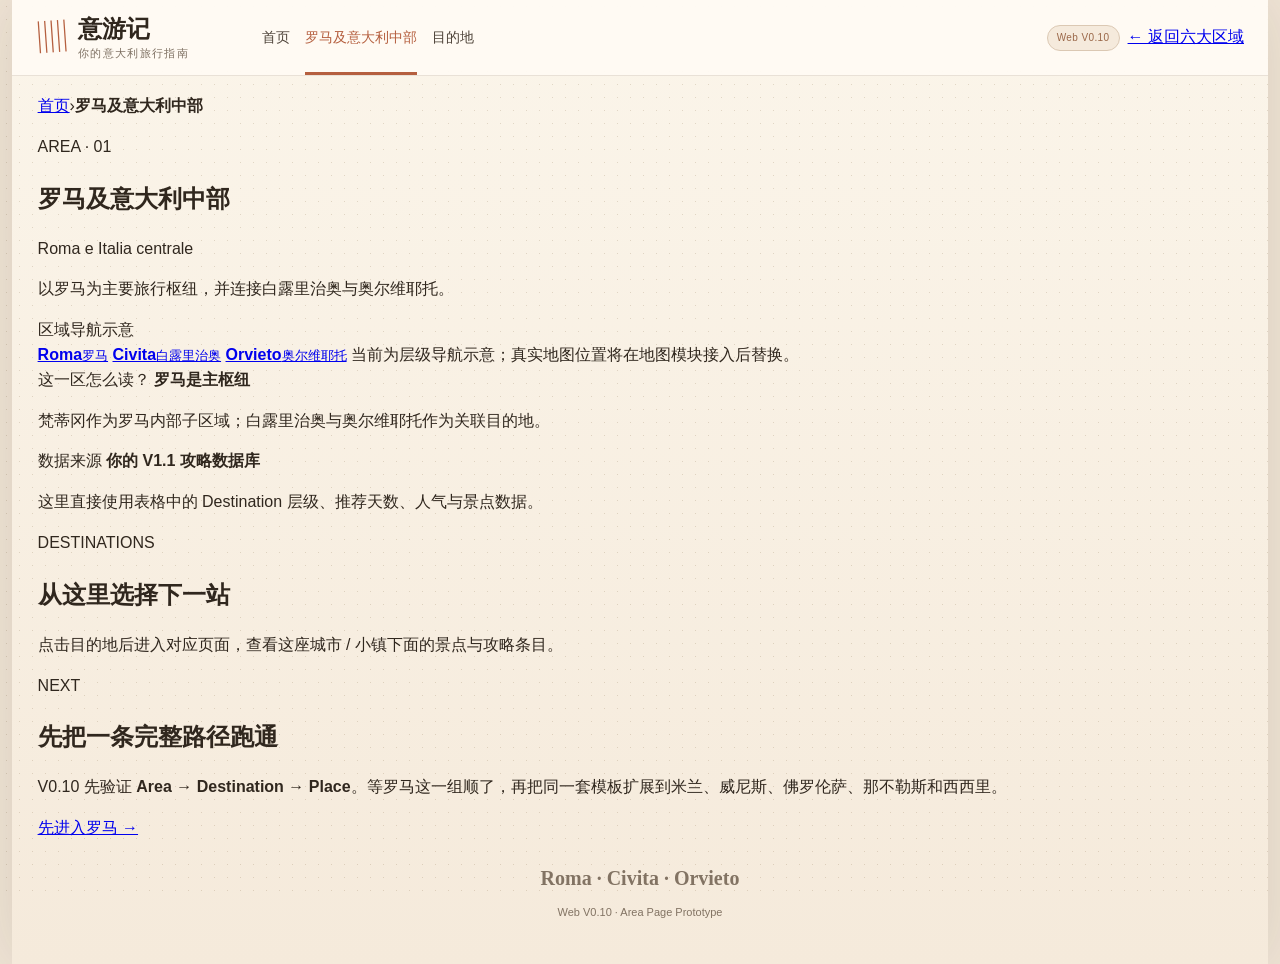
==== area.html @ e0a648d7 "feat: add Rome and Central Italy area page" ====
<!doctype html>
<html lang="zh-CN">
<head>
  <meta charset="utf-8" />
  <meta name="viewport" content="width=device-width, initial-scale=1" />
  <meta name="description" content="意游记区域攻略：罗马及意大利中部" />
  <meta name="app-version" content="Web V0.10" />
  <title>罗马及意大利中部｜意游记</title>
  <link rel="stylesheet" href="styles.css?v=0.10" />
  <link rel="stylesheet" href="subpages.css?v=0.10" />
</head>
<body>
  <div class="site-shell subpage-shell">
    <header class="topbar subpage-topbar">
      <a class="brand" href="index.html" aria-label="返回首页">
        <span class="brand-mark" aria-hidden="true">▥</span>
        <span><strong>意游记</strong><small>你的意大利旅行指南</small></span>
      </a>
      <nav class="main-nav subpage-nav" aria-label="子页面导航">
        <a href="index.html">首页</a>
        <a class="active" href="area.html?id=A01">罗马及意大利中部</a>
        <a href="#destinations">目的地</a>
      </nav>
      <div class="top-actions">
        <span class="version-badge">Web V0.10</span>
        <a class="soft-link" href="index.html#areas">← 返回六大区域</a>
      </div>
    </header>

    <main class="subpage-main">
      <div class="breadcrumb" aria-label="面包屑">
        <a href="index.html">首页</a><span>›</span><strong id="breadcrumb-area">罗马及意大利中部</strong>
      </div>

      <section class="area-hero paper-surface">
        <div class="area-hero-copy">
          <p class="subpage-eyebrow">AREA · 01</p>
          <h1 id="area-title">罗马及意大利中部</h1>
          <p id="area-title-it" class="original-name">Roma e Italia centrale</p>
          <p id="area-description" class="lead-copy">以罗马为主要旅行枢纽，并连接白露里治奥与奥尔维耶托。</p>
          <div class="area-stats" id="area-stats"></div>
        </div>
        <div class="area-sketch" aria-label="罗马及意大利中部区域示意">
          <div class="sketch-paper">
            <span class="sketch-label">区域导航示意</span>
            <div class="sketch-route"></div>
            <a class="sketch-pin pin-rome" href="destination.html?id=D001"><b>Roma</b><small>罗马</small></a>
            <a class="sketch-pin pin-civita" href="destination.html?id=D003"><b>Civita</b><small>白露里治奥</small></a>
            <a class="sketch-pin pin-orvieto" href="destination.html?id=D004"><b>Orvieto</b><small>奥尔维耶托</small></a>
            <span class="sketch-note">当前为层级导航示意；真实地图位置将在地图模块接入后替换。</span>
          </div>
        </div>
      </section>

      <section class="area-note-row">
        <div class="mini-note rust-note">
          <span>这一区怎么读？</span>
          <strong>罗马是主枢纽</strong>
          <p>梵蒂冈作为罗马内部子区域；白露里治奥与奥尔维耶托作为关联目的地。</p>
        </div>
        <div class="mini-note cream-note">
          <span>数据来源</span>
          <strong>你的 V1.1 攻略数据库</strong>
          <p>这里直接使用表格中的 Destination 层级、推荐天数、人气与景点数据。</p>
        </div>
      </section>

      <section id="destinations" class="destination-section">
        <div class="subpage-section-heading">
          <div>
            <p class="subpage-eyebrow">DESTINATIONS</p>
            <h2>从这里选择下一站</h2>
            <p>点击目的地后进入对应页面，查看这座城市 / 小镇下面的景点与攻略条目。</p>
          </div>
        </div>
        <div id="destination-grid" class="destination-grid"></div>
      </section>

      <section class="area-next paper-surface">
        <div>
          <p class="subpage-eyebrow">NEXT</p>
          <h2>先把一条完整路径跑通</h2>
          <p>V0.10 先验证 <strong>Area → Destination → Place</strong>。等罗马这一组顺了，再把同一套模板扩展到米兰、威尼斯、佛罗伦萨、那不勒斯和西西里。</p>
        </div>
        <a class="primary-link" href="destination.html?id=D001">先进入罗马 →</a>
      </section>
    </main>

    <footer class="footer subpage-footer">
      <span>Roma · Civita · Orvieto</span>
      <p>Web V0.10 · Area Page Prototype</p>
    </footer>
  </div>

  <script src="v010-data.js?v=0.10"></script>
  <script src="area.js?v=0.10"></script>
</body>
</html>
---- styles.css ----
:root{
  --paper:#f6eddf;
  --paper-2:#fffaf2;
  --ink:#30271e;
  --muted:#7e7062;
  --line:#d8c7b3;
  --rust:#b55f3f;
  --sage:#748f67;
  --teal:#4c8c8d;
  --violet:#7a668b;
  --ochre:#c28a36;
  --navy:#305f78;
  --shadow:0 12px 30px rgba(91,66,43,.10);
}

*{box-sizing:border-box}
html{scroll-behavior:smooth}
body{
  margin:0;
  color:var(--ink);
  background:#efe4d5;
  font-family:-apple-system,BlinkMacSystemFont,"Segoe UI","Microsoft YaHei",sans-serif;
  line-height:1.55;
}
body::before{
  content:"";
  position:fixed;
  inset:0;
  pointer-events:none;
  opacity:.27;
  background-image:radial-gradient(#9e886d .6px,transparent .7px),radial-gradient(#fff .6px,transparent .7px);
  background-size:13px 13px,17px 17px;
  background-position:0 0,5px 7px;
  mix-blend-mode:multiply;
}
button,input{font:inherit}
button{touch-action:manipulation}

/* V0.6：宽屏优先，保留少量纸张边缘，不再像中间窄画布 */
.site-shell{
  width:calc(100% - 24px);
  max-width:2200px;
  margin:0 auto;
  background:linear-gradient(180deg,#fbf5ea,#f5eadb);
  min-height:100vh;
  box-shadow:0 0 60px rgba(70,53,35,.12);
}
.topbar{
  min-height:76px;
  display:flex;
  align-items:center;
  gap:clamp(18px,2vw,34px);
  padding:0 clamp(22px,2.6vw,54px);
  border-bottom:1px solid rgba(110,87,64,.15);
  background:rgba(255,251,244,.88);
  position:sticky;
  top:0;
  z-index:20;
  backdrop-filter:blur(10px);
}
.brand{display:flex;align-items:center;gap:10px;text-decoration:none;color:inherit;min-width:220px}
.brand-mark{font-size:32px;color:var(--rust);transform:rotate(-4deg)}
.brand strong{display:block;font:700 24px "STKaiti","KaiTi",serif}
.brand small{display:block;color:var(--muted);letter-spacing:.12em;font-size:11px}
.main-nav{display:flex;align-items:center;gap:clamp(14px,1.8vw,30px);flex:1}
.main-nav a{color:#4f443a;text-decoration:none;font-size:14px;padding:27px 0 23px;border-bottom:3px solid transparent;white-space:nowrap}
.main-nav a.active,.main-nav a:hover{color:var(--rust);border-bottom-color:var(--rust)}
.top-actions{display:flex;align-items:center;gap:8px;white-space:nowrap}
.icon-button{border:0;background:transparent;padding:10px;color:#4f443a;cursor:pointer}
.icon-button:hover{color:var(--rust)}
.version-badge{
  display:inline-flex;
  align-items:center;
  height:26px;
  padding:0 9px;
  border:1px solid #dbc8b3;
  border-radius:999px;
  background:#f5eadc;
  color:#9a6748;
  font-size:10px;
  letter-spacing:.04em;
}

main{padding:18px clamp(18px,2vw,42px) 0}
.scrapbook-sheet{
  background:rgba(255,250,242,.78);
  border:1px solid rgba(164,133,101,.26);
  box-shadow:var(--shadow);
  border-radius:8px;
  position:relative;
}

.hero{display:grid;grid-template-columns:42% 58%;min-height:480px;overflow:hidden}
.hero::after{content:"";position:absolute;left:42%;top:0;bottom:0;width:1px;background:linear-gradient(transparent,rgba(137,108,78,.22),transparent)}
.hero-copy{padding:44px clamp(28px,2.4vw,48px) 32px;display:flex;flex-direction:column;justify-content:center}
.paper-note{position:relative;padding:8px 14px 18px}
.paper-note::before{content:"";position:absolute;inset:-14px -5px;background:linear-gradient(3deg,rgba(255,252,246,.82),rgba(243,229,208,.54));z-index:-1;clip-path:polygon(1% 3%,99% 0,98% 96%,3% 100%)}
.eyebrow{font:600 26px "STKaiti","KaiTi",serif;margin:0}
.hero h1{font:700 clamp(52px,4.2vw,72px)/1.05 "STKaiti","KaiTi",serif;margin:8px 0 12px;letter-spacing:.06em}
.hero h1 span{color:var(--rust);font-size:.55em}
.hero-copy p{max-width:620px;color:#5d5146}
.search-card{margin-top:24px;max-width:720px}
.search-box{display:grid;grid-template-columns:34px 1fr auto;align-items:center;border:1px solid var(--line);background:rgba(255,255,255,.72);border-radius:12px;padding:5px 6px 5px 14px;box-shadow:0 8px 18px rgba(100,72,47,.08)}
.search-box span{font-size:28px}
.search-box input{border:0;outline:0;background:transparent;min-width:0;padding:13px 8px;color:var(--ink)}
.search-box button{border:0;border-radius:9px;background:var(--rust);color:#fff;padding:11px 23px;cursor:pointer}
.hot-search{display:flex;align-items:center;gap:7px;flex-wrap:wrap;margin-top:12px;color:var(--muted);font-size:12px}
.hot-search button{border:1px solid #dbcbb9;background:#f7efe4;border-radius:999px;padding:4px 10px;color:#6a5d50;cursor:pointer}
.hot-search button:hover{border-color:var(--rust);color:var(--rust)}

.map-stage{position:relative;min-height:480px;background:#e5efe9;overflow:hidden}
.map-hotspot{position:absolute;width:36px;height:36px;border-radius:50%;border:4px solid rgba(255,255,255,.9);color:#fff;font-weight:800;box-shadow:0 4px 10px rgba(42,36,30,.18);cursor:pointer}
.hotspot-1{left:42%;top:54%;background:var(--ochre)}
.hotspot-2{left:28%;top:17%;background:#367ba5}
.hotspot-3{left:59%;top:19%;background:#4f8b72}
.hotspot-4{left:27%;top:39%;background:#7e628f}
.hotspot-5{left:70%;top:60%;background:#c57f29}
.hotspot-6{left:58%;top:80%;background:#2d5e7d}

.calendar-strip{margin-top:16px;padding:14px 18px 12px}
.section-kicker,.panel-heading,.section-heading{display:flex;align-items:flex-end;justify-content:space-between;gap:18px}
.section-kicker h2,.panel-heading h2,.section-heading h2{margin:0;font:700 22px "STKaiti","KaiTi",serif}
.section-kicker p,.panel-heading p,.section-heading p{margin:2px 0 0;color:var(--muted);font-size:12px}
.section-kicker button,.panel-heading button{border:0;background:transparent;color:#855438;cursor:pointer}
.calendar-days{display:grid;grid-template-columns:repeat(14,minmax(68px,1fr));gap:4px;margin-top:12px;overflow-x:auto}
.day-cell{min-width:68px;border:0;border-right:1px dashed #ddcdbb;background:transparent;padding:8px 4px;cursor:pointer;color:#54483e}
.day-cell:last-child{border-right:0}
.day-cell b,.day-cell span,.day-cell small{display:block}
.day-cell span{font-size:20px;margin:3px 0}
.day-cell small{color:#9a7c60;white-space:nowrap}
.day-cell:hover{background:#f3e6d6;border-radius:7px}

.section-block{padding:30px 0 8px}
.section-heading{margin:0 7px 14px}
.section-heading>div{display:flex;align-items:center;gap:8px}
.section-icon{color:var(--rust);font-size:20px}
.area-grid{display:grid;grid-template-columns:repeat(3,minmax(0,1fr));gap:14px}
.area-card{display:grid;grid-template-columns:42% 58%;min-height:158px;background:#fffaf2;border:1px solid #ddcdbb;border-radius:10px;overflow:hidden;box-shadow:0 8px 18px rgba(94,69,46,.07);transition:.2s}
.area-card:hover{transform:translateY(-2px);box-shadow:0 12px 24px rgba(94,69,46,.12)}
.area-image-wrap{position:relative;min-height:158px}
.area-number{position:absolute;top:9px;left:9px;width:28px;height:28px;border-radius:50%;display:grid;place-items:center;color:#fff;font-weight:700;background:var(--rust);border:3px solid rgba(255,255,255,.9)}
.area-card.sage .area-number{background:var(--sage)}
.area-card.teal .area-number{background:var(--teal)}
.area-card.violet .area-number{background:var(--violet)}
.area-card.ochre .area-number{background:var(--ochre)}
.area-card.navy .area-number{background:var(--navy)}
.area-card-body{padding:13px 14px;display:flex;flex-direction:column;min-width:0}
.area-card h3{margin:0 0 6px;font:700 17px "STKaiti","KaiTi",serif}
.area-card p{font-size:12px;color:var(--muted);margin:0;flex:1}
.area-card button{align-self:flex-start;border:0;background:transparent;color:#815a3d;padding:8px 0 0;cursor:pointer}
.empty-state{grid-column:1/-1;padding:30px;text-align:center;color:var(--muted)}

/* 推荐 + 攻略本 */
.lower-grid{display:grid;grid-template-columns:minmax(0,1.08fr) minmax(0,.92fr);gap:16px;margin-top:18px;align-items:stretch}
.recommend-panel,.guidebook-panel{padding:18px;min-width:0;height:100%;display:flex;flex-direction:column}
#recommendations .panel-heading,#guidebook .panel-heading{min-height:45px;align-items:flex-start}
.recommend-grid{display:grid;grid-template-columns:repeat(2,minmax(0,1fr));grid-auto-rows:1fr;gap:10px;margin-top:14px;flex:1}
.recommend-card{display:grid;grid-template-columns:105px minmax(0,1fr);gap:10px;background:#fffaf2;border:1px solid #e0d0bd;border-radius:8px;padding:8px;min-width:0;min-height:98px}
.recommend-card h3{margin:2px 0;font-size:15px}
.recommend-card p{margin:0;color:var(--muted);font-size:11px}
.recommend-card span{display:inline-block;margin-top:7px;color:#a46a43;font-size:11px}
.guidebook-grid{display:grid;grid-template-columns:repeat(4,minmax(0,1fr));gap:9px;margin-top:14px}
.notebook-card{border:1px dashed #cdb79f;background:linear-gradient(#fffaf2,#f3e6d6);min-height:118px;border-radius:6px;padding:12px 6px;cursor:pointer;color:#4f4237;min-width:0}
.notebook-card span{display:block;font-size:30px;color:#a06445}
.notebook-card.next-stop span{color:#c48135}
.notebook-card strong,.notebook-card small{display:block}
.notebook-card strong{font-size:14px;white-space:nowrap}
.notebook-card small{color:var(--muted);font-size:10px;margin-top:3px;line-height:1.4}
.notebook-card:hover{transform:rotate(-.4deg);border-color:#a77b59}
.encouragement{width:100%;margin-top:12px;min-height:92px;border-left:4px solid #cfa98c;padding:11px 14px 10px;background:#f2e3d0;display:flex;flex-direction:column;justify-content:center}
.encouragement span{font:600 14px "STKaiti","KaiTi",serif}
.encouragement blockquote{font:700 20px "STKaiti","KaiTi",serif;margin:5px 0 3px;color:#614c3b}
.encouragement button{border:0;background:transparent;color:#9c6748;cursor:pointer;padding:0;align-self:flex-start}

/* 左下攻略入口 + 右下愿望便签 */
.bottom-tools-grid{display:grid;grid-template-columns:minmax(0,1.25fr) minmax(330px,.75fr);gap:16px;margin-top:16px;align-items:stretch}
.practical{padding:16px;margin:0}
.panel-heading.compact{align-items:center}
.practical-grid{display:grid;gap:10px;margin-top:13px}
.practical-grid-four{grid-template-columns:repeat(4,minmax(0,1fr))}
.practical-grid button{border:1px solid #dfcfbd;background:#fffaf3;border-radius:8px;padding:13px;text-align:left;cursor:pointer;color:#4b3f35;min-height:112px}
.practical-grid button:hover{border-color:#b88766;transform:translateY(-1px)}
.practical-grid span{font-size:25px;display:block}
.practical-grid strong,.practical-grid small{display:block}
.practical-grid strong{font-size:14px;margin-top:2px}
.practical-grid small{color:var(--muted);font-size:10px;margin-top:3px;line-height:1.45}

.wish-board{
  position:relative;
  min-height:100%;
  padding:34px 28px 22px;
  overflow:hidden;
  background:linear-gradient(176deg,#f8e7bc 0%,#f1ddb0 62%,#ead3a4 100%);
  border:1px solid #d4ba87;
  box-shadow:0 12px 28px rgba(91,66,43,.12);
  color:#5e4736;
  transform:rotate(.35deg);
  clip-path:polygon(1.2% 2%,98.7% 0,100% 94%,96% 100%,3% 98.6%,0 7%);
}
.wish-board::before{
  content:"";
  position:absolute;
  inset:9px;
  border:1px dashed rgba(124,90,52,.2);
  pointer-events:none;
}
.wish-magnet{position:absolute;top:10px;width:20px;height:20px;border-radius:50%;background:radial-gradient(circle at 35% 30%,#e7b674,#a3653e 58%,#75442d 100%);box-shadow:0 3px 6px rgba(74,46,28,.22)}
.magnet-left{left:26px}.magnet-right{left:56px}
.wish-stamp{position:absolute;right:22px;top:18px;padding:6px 8px;border:1px solid rgba(169,94,61,.45);color:#a3644d;font:700 10px/1.1 Georgia,serif;letter-spacing:.05em;transform:rotate(4deg);opacity:.72}
.wish-kicker{margin:10px 0 2px;color:#8d745f;font-size:11px}
.wish-board h2{margin:0 0 12px;font:700 24px "STKaiti","KaiTi",serif;color:#6f4c37}
.wish-list{list-style:none;padding:0;margin:0;display:grid;gap:8px;font-size:13px}
.wish-list li{display:flex;align-items:flex-start;gap:8px;padding-bottom:6px;border-bottom:1px dashed rgba(126,91,56,.22)}
.wish-list li span{color:#a86544;font-weight:700}
.wish-board button{position:relative;z-index:1;border:0;background:transparent;color:#995b3d;padding:14px 0 0;cursor:pointer;font:700 13px "STKaiti","KaiTi",serif}
.wish-board button:hover{color:#b45f3f}

.footer{padding:26px 28px 32px;text-align:center;color:#827363}
.footer span{font:700 20px "STKaiti","KaiTi",serif}
.footer p{font-size:11px}

.paper-dialog{max-width:620px;width:calc(100% - 32px);border:1px solid #d7c4ae;border-radius:10px;background:#fff8ee;color:var(--ink);box-shadow:0 30px 80px rgba(50,38,28,.32);padding:30px}
.paper-dialog::backdrop{background:rgba(38,29,22,.44);backdrop-filter:blur(2px)}
.dialog-close{position:absolute;right:12px;top:9px;border:0;background:transparent;font-size:28px;cursor:pointer}
.paper-dialog h2{font:700 30px "STKaiti","KaiTi",serif;margin:0}
.muted{color:var(--muted)}
.mini-gantt{display:grid;grid-template-columns:92px repeat(14,1fr);gap:5px;align-items:center;margin:24px 0}
.mini-gantt span{font-size:12px}
.mini-gantt i{grid-column:calc(var(--start) + 1)/span var(--span);height:22px;background:#d9b18e;border-radius:5px}
.emergency-list{display:grid;gap:10px;margin-top:20px}
.emergency-list div{display:flex;justify-content:space-between;gap:20px;border-bottom:1px dashed #d6c2aa;padding:10px 0}
.toast{position:fixed;left:50%;bottom:28px;transform:translate(-50%,20px);background:#3d3026;color:#fff;padding:10px 16px;border-radius:999px;opacity:0;pointer-events:none;transition:.2s;z-index:50;box-shadow:0 8px 30px rgba(0,0,0,.2)}
.toast.show{opacity:1;transform:translate(-50%,0)}

/* 本地 SVG 插画系统 */
.art,.hero-map{display:block;width:100%;height:100%}
.area-art,.reco-art{width:100%;height:100%}
.map-stage .hero-map{position:absolute;inset:0;width:100%;height:100%}
.area-image-wrap .art,.recommend-card .art{overflow:hidden}
.recommend-card .reco-art{width:105px;height:88px;border-radius:6px}
.area-image-wrap .area-art{position:absolute;inset:0}

@media(max-width:1380px){
  .topbar{padding-left:24px;padding-right:24px}
  .main-nav{gap:15px}
  .brand{min-width:200px}
  .bottom-tools-grid{grid-template-columns:minmax(0,1.15fr) minmax(300px,.85fr)}
}

@media(max-width:1180px){
  .main-nav a:nth-last-child(-n+2){display:none}
  .hero{grid-template-columns:1fr}
  .hero::after{display:none}
  .map-stage{height:460px;min-height:0}
  .area-grid{grid-template-columns:repeat(2,minmax(0,1fr))}
  .lower-grid{grid-template-columns:1fr}
  .bottom-tools-grid{grid-template-columns:1fr}
  .wish-board{min-height:220px;transform:rotate(.2deg)}
}

@media(max-width:720px){
  .site-shell{width:100%}
  main{padding:10px 12px 0}
  .topbar{height:auto;min-height:68px;padding:10px 14px;flex-wrap:wrap}
  .brand{min-width:0;flex:1}
  .brand small{display:none}
  .version-badge{display:none}
  .main-nav{order:3;width:100%;overflow-x:auto;padding-bottom:2px}
  .main-nav a{padding:8px 0 6px}
  .top-actions .icon-button span{display:none}
  .hero-copy{padding:28px 18px}
  .hero h1{font-size:48px}
  .map-stage{height:330px}
  .calendar-days{grid-template-columns:repeat(14,72px)}
  .area-grid{grid-template-columns:1fr}
  .area-card{grid-template-columns:40% 60%}
  .recommend-grid{grid-template-columns:1fr}
  .guidebook-grid{grid-template-columns:repeat(2,minmax(0,1fr))}
  .practical-grid-four{grid-template-columns:repeat(2,minmax(0,1fr))}
  .section-heading{align-items:flex-start;flex-direction:column}
  .map-hotspot{width:30px;height:30px}
  .wish-board{padding:34px 22px 20px}
  .footer{padding-bottom:24px}
}

@media(max-width:420px){
  .hero h1{font-size:42px}
  .area-card{grid-template-columns:1fr}
  .area-image-wrap{height:150px}
  .guidebook-grid{grid-template-columns:1fr}
  .practical-grid-four{grid-template-columns:1fr}
  .recommend-card{grid-template-columns:90px 1fr}
  .recommend-card .reco-art{width:90px;height:88px}
}
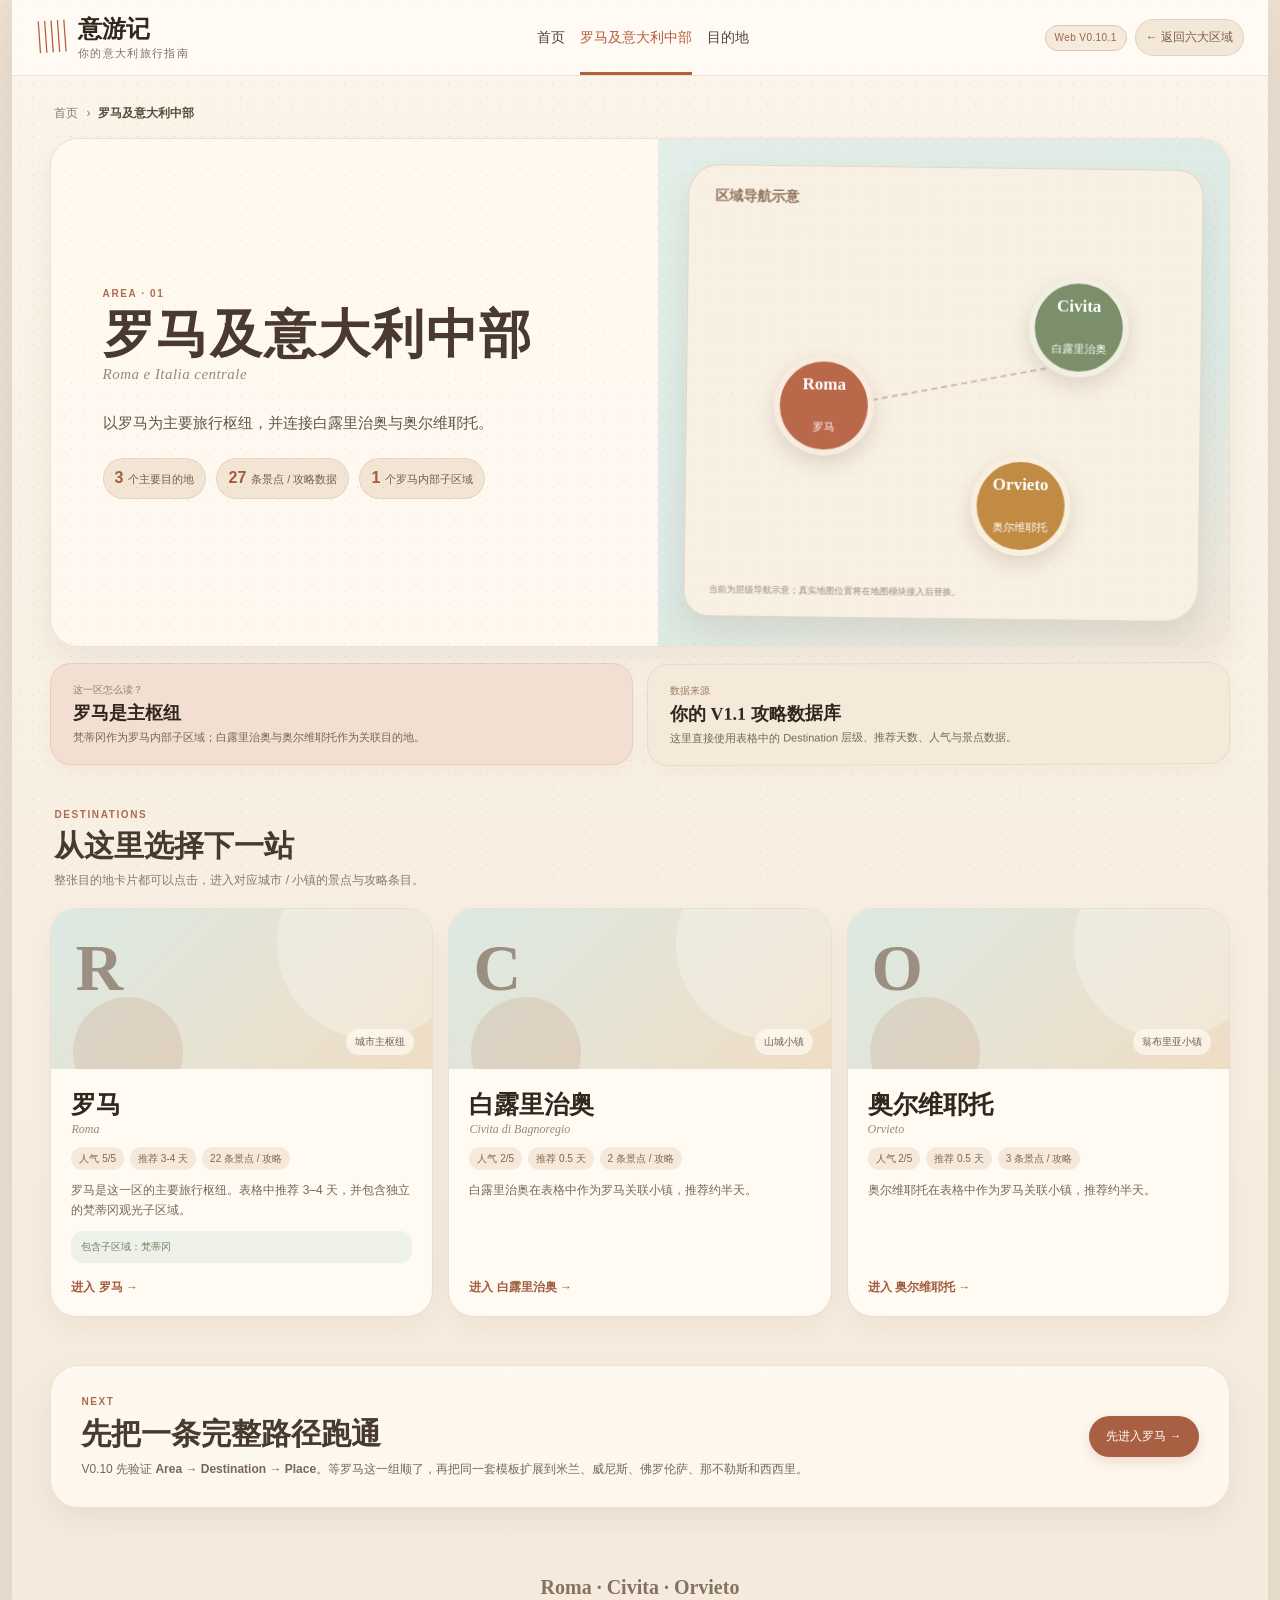
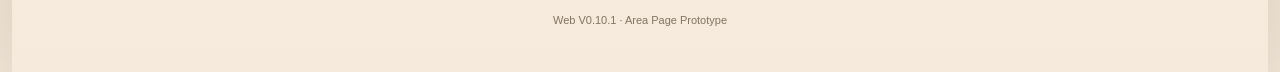
==== commit 67b5e6c4: "ui: enable full-card navigation on Area page" ====
--- a/area.html
+++ b/area.html
@@ -4,10 +4,11 @@
   <meta charset="utf-8" />
   <meta name="viewport" content="width=device-width, initial-scale=1" />
   <meta name="description" content="意游记区域攻略：罗马及意大利中部" />
-  <meta name="app-version" content="Web V0.10" />
+  <meta name="app-version" content="Web V0.10.1" />
   <title>罗马及意大利中部｜意游记</title>
   <link rel="stylesheet" href="styles.css?v=0.10" />
   <link rel="stylesheet" href="subpages.css?v=0.10" />
+  <link rel="stylesheet" href="card-interactions.css?v=0.10.1" />
 </head>
 <body>
   <div class="site-shell subpage-shell">
@@ -22,7 +23,7 @@
         <a href="#destinations">目的地</a>
       </nav>
       <div class="top-actions">
-        <span class="version-badge">Web V0.10</span>
+        <span class="version-badge">Web V0.10.1</span>
         <a class="soft-link" href="index.html#areas">← 返回六大区域</a>
       </div>
     </header>
@@ -70,7 +71,7 @@
           <div>
             <p class="subpage-eyebrow">DESTINATIONS</p>
             <h2>从这里选择下一站</h2>
-            <p>点击目的地后进入对应页面，查看这座城市 / 小镇下面的景点与攻略条目。</p>
+            <p>整张目的地卡片都可以点击，进入对应城市 / 小镇的景点与攻略条目。</p>
           </div>
         </div>
         <div id="destination-grid" class="destination-grid"></div>
@@ -88,11 +89,12 @@
 
     <footer class="footer subpage-footer">
       <span>Roma · Civita · Orvieto</span>
-      <p>Web V0.10 · Area Page Prototype</p>
+      <p>Web V0.10.1 · Area Page Prototype</p>
     </footer>
   </div>
 
   <script src="v010-data.js?v=0.10"></script>
   <script src="area.js?v=0.10"></script>
+  <script src="card-interactions.js?v=0.10.1"></script>
 </body>
 </html>
--- a/subpages.css
+++ b/subpages.css
@@ -0,0 +1,31 @@
+/* Web V0.10 — Area / Destination 子页面 */
+
+.subpage-shell{min-height:100vh}
+.subpage-main{padding:24px clamp(22px,3vw,58px) 0}
+.subpage-topbar .brand{min-width:205px}
+.subpage-nav{justify-content:center}
+.soft-link{color:#7c5d47;text-decoration:none;font-size:12px;padding:8px 10px;border-radius:999px;background:#f3e7d8;border:1px solid rgba(151,118,84,.18)}
+.soft-link:hover{color:var(--rust);border-color:rgba(181,95,63,.34)}
+.breadcrumb{display:flex;align-items:center;gap:8px;margin:4px 4px 15px;color:#8e7b69;font-size:12px}
+.breadcrumb a{color:#8e7b69;text-decoration:none}.breadcrumb a:hover{color:var(--rust)}.breadcrumb strong{color:#5b4b3d;font-weight:600}
+.paper-surface{background:rgba(255,250,242,.86);border:1px solid rgba(154,121,88,.19);border-radius:28px;box-shadow:0 12px 30px rgba(91,66,43,.075)}
+.subpage-eyebrow{margin:0 0 4px;color:#ae6c4c;font-size:10px;letter-spacing:.16em;font-weight:700}
+.original-name{margin:2px 0 14px;color:#9a8877;font:italic 15px Georgia,serif;letter-spacing:.03em}
+.lead-copy{max-width:720px;margin:12px 0 0;color:#625448;font-size:15px;line-height:1.8}
+.area-hero{display:grid;grid-template-columns:minmax(0,1.03fr) minmax(420px,.97fr);min-height:420px;overflow:hidden}
+.area-hero-copy{padding:54px clamp(32px,4vw,72px);display:flex;flex-direction:column;justify-content:center}
+.area-hero h1,.destination-hero h1{margin:0;font:700 clamp(42px,4.1vw,68px)/1.12 "STKaiti","KaiTi",serif;letter-spacing:.035em;color:#49392e}
+.area-stats{display:flex;gap:10px;flex-wrap:wrap;margin-top:22px}.stat-chip{display:flex;align-items:baseline;gap:5px;padding:7px 11px;border-radius:999px;background:#f2e5d4;border:1px solid rgba(149,114,79,.14);color:#765c47;font-size:11px}.stat-chip b{font-size:16px;color:#a15e40}
+.area-sketch{padding:28px;display:flex;align-items:center;justify-content:center;background:linear-gradient(155deg,#e4eee8,#dce9e4 60%,#f0e6d8)}
+.sketch-paper{position:relative;width:min(520px,100%);aspect-ratio:1.14/1;background:#f8f0e2;border:1px solid rgba(135,105,73,.18);border-radius:31px 26px 34px 25px;box-shadow:0 15px 28px rgba(83,61,42,.10);transform:rotate(.7deg);overflow:hidden}.sketch-paper::before{content:"";position:absolute;inset:0;opacity:.32;background-image:radial-gradient(#b7a48f .65px,transparent .7px);background-size:13px 13px}.sketch-label{position:absolute;left:26px;top:22px;color:#8f715a;font:700 14px "STKaiti","KaiTi",serif}.sketch-route{position:absolute;left:22%;right:18%;top:48%;height:2px;border-top:2px dashed rgba(144,106,73,.38);transform:rotate(-11deg)}
+.sketch-pin{position:absolute;display:grid;place-items:center;width:100px;height:100px;border-radius:50%;text-decoration:none;color:#fff;box-shadow:0 8px 20px rgba(67,51,38,.15);border:6px solid rgba(255,250,240,.9);transition:.2s}.sketch-pin:hover{transform:translateY(-4px) rotate(-2deg)}.sketch-pin b,.sketch-pin small{display:block;text-align:center}.sketch-pin b{font:700 17px Georgia,serif}.sketch-pin small{font-size:11px;margin-top:-3px}.pin-rome{left:17%;top:42%;background:#ba684a}.pin-civita{right:14%;top:24%;background:#7b8f6b}.pin-orvieto{right:25%;bottom:14%;background:#c18b43}.sketch-note{position:absolute;left:24px;bottom:18px;max-width:260px;color:#9a8775;font-size:9px;line-height:1.5}
+.area-note-row{display:grid;grid-template-columns:repeat(2,minmax(0,1fr));gap:14px;margin-top:16px}.mini-note{position:relative;padding:18px 22px;border-radius:21px;box-shadow:0 7px 18px rgba(91,66,43,.045)}.mini-note span,.mini-note strong,.mini-note p{display:block}.mini-note span{font-size:10px;color:#9a7c65}.mini-note strong{margin:3px 0 4px;font:700 18px "STKaiti","KaiTi",serif}.mini-note p{margin:0;color:#756658;font-size:11px}.rust-note{background:#f2dfd1;border:1px solid rgba(181,95,63,.15)}.cream-note{background:#f5ead9;border:1px solid rgba(158,124,87,.14);transform:rotate(-.2deg)}
+.destination-section,.places-section,.child-section{padding:42px 0 10px}.subpage-section-heading{display:flex;justify-content:space-between;gap:18px;align-items:end;margin:0 4px 18px}.subpage-section-heading h2,.places-heading h2,.area-next h2{margin:0;font:700 30px "STKaiti","KaiTi",serif;color:#493a2f}.subpage-section-heading p:not(.subpage-eyebrow),.places-heading p{margin:4px 0 0;color:#8b7868;font-size:12px}
+.destination-grid{display:grid;grid-template-columns:repeat(3,minmax(0,1fr));gap:15px}.destination-card{position:relative;display:flex;flex-direction:column;min-height:340px;border-radius:26px;overflow:hidden;background:#fffaf2;border:1px solid rgba(151,118,84,.20);box-shadow:0 9px 24px rgba(91,66,43,.06);transition:.22s}.destination-card:hover{transform:translateY(-4px);box-shadow:0 15px 30px rgba(91,66,43,.11)}.destination-card-art{position:relative;height:160px;overflow:hidden;background:linear-gradient(135deg,#dce9e3,#f0ddc4)}.destination-card-art::before,.destination-card-art::after{content:"";position:absolute;border-radius:50%;opacity:.8}.destination-card-art::before{width:190px;height:190px;right:-35px;top:-60px;background:rgba(255,255,255,.35)}.destination-card-art::after{width:110px;height:110px;left:22px;bottom:-38px;background:rgba(180,104,74,.18)}.destination-card-art .monogram{position:absolute;left:24px;top:26px;font:700 66px/1 Georgia,serif;color:rgba(91,63,44,.52)}.destination-card-art .art-label{position:absolute;right:18px;bottom:14px;padding:5px 9px;border-radius:999px;background:rgba(255,250,242,.73);font-size:10px;color:#765f4d}.destination-card-body{display:flex;flex-direction:column;flex:1;padding:19px 20px 20px}.destination-card h3{margin:0;font:700 25px "STKaiti","KaiTi",serif}.destination-card .dest-original{margin:1px 0 10px;color:#9d8775;font:italic 12px Georgia,serif}.dest-metrics{display:flex;flex-wrap:wrap;gap:6px;margin-bottom:11px}.dest-metrics span{padding:4px 8px;border-radius:999px;background:#f4e9da;color:#826750;font-size:10px}.destination-card p{margin:0;color:#76675a;font-size:12px;line-height:1.6}.dest-child-note{margin-top:11px!important;padding:8px 10px;border-radius:12px;background:#edf1e7;color:#718063!important;font-size:10px!important}.destination-card a{margin-top:auto;padding-top:15px;color:#a15d40;text-decoration:none;font-weight:700;font-size:12px}
+.area-next{display:flex;justify-content:space-between;align-items:center;gap:20px;margin:38px 0 0;padding:28px 30px}.area-next p:not(.subpage-eyebrow){margin:5px 0 0;color:#776758;font-size:12px}.primary-link{white-space:nowrap;text-decoration:none;background:#a95f42;color:#fff;padding:11px 17px;border-radius:999px;font-size:12px;box-shadow:0 5px 14px rgba(161,93,64,.18)}
+.destination-hero{display:grid;grid-template-columns:minmax(0,1fr) 360px;gap:26px;align-items:center;padding:48px clamp(30px,4vw,68px)}.destination-meta{display:flex;flex-wrap:wrap;gap:8px;margin-top:18px}.destination-meta span{padding:6px 10px;border-radius:999px;background:#f1e5d5;color:#775e4a;font-size:11px}.destination-meta span b{color:#a15d40}.destination-note:empty{display:none}.destination-postcard{position:relative;min-height:240px;padding:28px;background:linear-gradient(155deg,#e7eee8,#f1e3d1);border-radius:26px 29px 24px 30px;border:1px solid rgba(148,116,84,.17);box-shadow:0 10px 24px rgba(86,61,42,.08);transform:rotate(1.1deg);overflow:hidden}.destination-postcard::before{content:"";position:absolute;left:50%;top:22px;bottom:22px;border-left:1px solid rgba(131,102,75,.22)}.postcard-stamp{position:absolute;right:26px;top:25px;padding:8px 11px;border:2px double rgba(164,92,61,.48);color:#a15e42;font:700 12px Georgia,serif;transform:rotate(5deg)}.postcard-line{position:absolute;left:55%;right:25px;bottom:63px;height:46px;background:repeating-linear-gradient(to bottom,transparent 0 12px,rgba(132,105,78,.22) 13px 14px)}.destination-postcard strong{position:absolute;left:28px;bottom:62px;max-width:44%;font:700 28px Georgia,serif;color:#665143;word-break:break-word}.destination-postcard>span{position:absolute;left:29px;bottom:38px;color:#9a826f;font-size:10px}
+.compact-heading{margin-bottom:12px}.child-grid{display:grid;grid-template-columns:repeat(3,minmax(0,1fr));gap:10px}.child-card{display:flex;justify-content:space-between;align-items:center;gap:14px;padding:16px 18px;border-radius:18px;background:#eef1e7;border:1px solid rgba(112,130,96,.16);text-decoration:none;color:#55493f}.child-card strong{display:block;font:700 18px "STKaiti","KaiTi",serif}.child-card small{color:#819073}.child-card span{color:#8e6c53}
+.places-heading{display:flex;justify-content:space-between;align-items:end;gap:20px;margin:0 4px 14px}.place-filters{display:flex;gap:6px;flex-wrap:wrap;justify-content:flex-end}.place-filters button{border:1px solid rgba(148,116,84,.20);border-radius:999px;background:#f8efe3;color:#766150;padding:7px 11px;cursor:pointer;font-size:11px}.place-filters button.active,.place-filters button:hover{background:#a96547;color:#fff;border-color:#a96547}.place-grid{display:grid;grid-template-columns:repeat(4,minmax(0,1fr));gap:12px;align-items:start}.place-card{display:flex;flex-direction:column;min-height:260px;background:#fffaf3;border:1px solid rgba(151,118,84,.19);border-radius:22px;overflow:hidden;box-shadow:0 7px 18px rgba(91,66,43,.045)}.place-card-top{position:relative;height:105px;padding:16px;background:linear-gradient(145deg,#eadbc8,#e1ebe4)}.place-card-icon{display:grid;place-items:center;width:44px;height:44px;border-radius:50%;background:rgba(255,250,242,.80);font-size:23px}.place-kind{position:absolute;right:12px;top:12px;padding:4px 7px;border-radius:999px;background:rgba(255,250,242,.76);font-size:9px;color:#806953}.place-card-body{display:flex;flex-direction:column;flex:1;padding:14px 15px 15px}.place-card h3{margin:0;font:700 18px/1.35 "STKaiti","KaiTi",serif;color:#4d3d32}.place-card .place-original{margin:1px 0 8px;color:#9c8877;font:italic 10px Georgia,serif}.tag-row{display:flex;flex-wrap:wrap;gap:4px;margin-bottom:8px}.tag-row span{padding:3px 6px;border-radius:999px;background:#f0e5d7;color:#806d5d;font-size:9px}.place-address{margin:0;color:#837466;font-size:10px;line-height:1.5;word-break:break-word}.place-actions{display:flex;align-items:center;justify-content:space-between;gap:8px;margin-top:auto;padding-top:10px}.place-actions a{color:#a15d40;text-decoration:none;font-size:10px}.place-actions small{color:#ae9d8e;font-size:8px}.place-empty{grid-column:1/-1;padding:36px;text-align:center;border:1px dashed #d7c4ae;border-radius:18px;color:#8c7868;background:#f7eddf}.subpage-footer{margin-top:42px}
+@media(max-width:1180px){.area-hero{grid-template-columns:1fr}.area-sketch{min-height:380px}.destination-grid{grid-template-columns:repeat(2,minmax(0,1fr))}.place-grid{grid-template-columns:repeat(3,minmax(0,1fr))}.destination-hero{grid-template-columns:1fr 300px}.subpage-nav{display:none}}
+@media(max-width:820px){.subpage-main{padding-left:16px;padding-right:16px}.area-note-row{grid-template-columns:1fr}.destination-grid{grid-template-columns:1fr}.destination-card{min-height:300px}.destination-hero{grid-template-columns:1fr}.destination-postcard{min-height:210px}.place-grid{grid-template-columns:repeat(2,minmax(0,1fr))}.places-heading{align-items:flex-start;flex-direction:column}.place-filters{justify-content:flex-start}.child-grid{grid-template-columns:1fr}.area-next{align-items:flex-start;flex-direction:column}.area-sketch{padding:14px}.top-actions .soft-link{display:none}}
+@media(max-width:520px){.subpage-topbar{padding-left:14px;padding-right:14px}.subpage-topbar .brand{min-width:0}.subpage-topbar .brand small{display:none}.area-hero-copy{padding:38px 24px}.area-sketch{min-height:330px}.sketch-paper{width:100%;aspect-ratio:1/1}.sketch-pin{width:78px;height:78px;border-width:4px}.sketch-pin b{font-size:13px}.sketch-pin small{font-size:9px}.pin-rome{left:10%;top:43%}.pin-civita{right:8%;top:23%}.pin-orvieto{right:19%;bottom:18%}.sketch-note{max-width:175px}.place-grid{grid-template-columns:1fr}.destination-postcard{display:none}.destination-hero{padding:36px 24px}.area-hero h1,.destination-hero h1{font-size:40px}}
--- a/card-interactions.css
+++ b/card-interactions.css
@@ -0,0 +1,115 @@
+/* Web V0.10.1 — 全站卡片点击反馈 */
+
+[data-card-interactive],
+.child-card,
+.sketch-pin,
+.notebook-card,
+.practical-grid button{
+  -webkit-tap-highlight-color:transparent;
+}
+
+[data-card-interactive]{
+  cursor:pointer;
+  outline:none;
+  transition:transform .18s ease,box-shadow .18s ease,border-color .18s ease,background-color .18s ease;
+}
+
+[data-card-interactive]:hover{
+  transform:translateY(-4px);
+  box-shadow:0 15px 30px rgba(91,66,43,.11);
+  border-color:rgba(169,95,66,.28);
+}
+
+[data-card-interactive]:active,
+[data-card-interactive].is-pressing{
+  transform:translateY(1px) scale(.986);
+  box-shadow:0 5px 12px rgba(91,66,43,.08);
+  transition-duration:.08s;
+}
+
+[data-card-interactive]:focus-visible,
+.child-card:focus-visible,
+.sketch-pin:focus-visible,
+.notebook-card:focus-visible,
+.practical-grid button:focus-visible{
+  outline:3px solid rgba(177,103,70,.28);
+  outline-offset:4px;
+}
+
+/* 首页图片区：整卡 hover 时给一层很轻的推近感 */
+.area-card .area-art,
+.recommend-card .reco-art{
+  transition:transform .28s ease;
+  transform-origin:center;
+}
+
+.area-card[data-card-interactive]:hover .area-art,
+.recommend-card[data-card-interactive]:hover .reco-art{
+  transform:scale(1.025);
+}
+
+/* Area 页面目的地卡 */
+.destination-card[data-card-interactive] .destination-card-art{
+  transition:transform .28s ease,filter .28s ease;
+  transform-origin:center;
+}
+
+.destination-card[data-card-interactive]:hover .destination-card-art{
+  transform:scale(1.015);
+  filter:saturate(1.03);
+}
+
+.destination-card[data-card-interactive] .destination-card-cta{
+  margin-top:auto;
+  padding-top:15px;
+  color:#a15d40;
+  font-weight:700;
+  font-size:12px;
+}
+
+/* 已经是整卡链接的子区域 / 地图点，也统一按压感 */
+.child-card,
+.sketch-pin{
+  transition:transform .18s ease,box-shadow .18s ease,border-color .18s ease;
+}
+
+.child-card:hover{
+  transform:translateY(-3px);
+  box-shadow:0 10px 20px rgba(91,66,43,.075);
+}
+
+.child-card:active,
+.sketch-pin:active{
+  transform:translateY(1px) scale(.985);
+}
+
+/* 首页攻略本和实用入口同样有明确按下反馈 */
+.notebook-card,
+.practical-grid button{
+  transition:transform .17s ease,box-shadow .17s ease,border-color .17s ease;
+}
+
+.notebook-card:hover,
+.practical-grid button:hover{
+  transform:translateY(-2px);
+  box-shadow:0 9px 18px rgba(91,66,43,.075);
+}
+
+.notebook-card:active,
+.practical-grid button:active{
+  transform:translateY(1px) scale(.988);
+  box-shadow:0 4px 10px rgba(91,66,43,.06);
+}
+
+@media (prefers-reduced-motion:reduce){
+  [data-card-interactive],
+  .child-card,
+  .sketch-pin,
+  .notebook-card,
+  .practical-grid button,
+  .area-card .area-art,
+  .recommend-card .reco-art,
+  .destination-card .destination-card-art{
+    transition:none!important;
+  }
+}
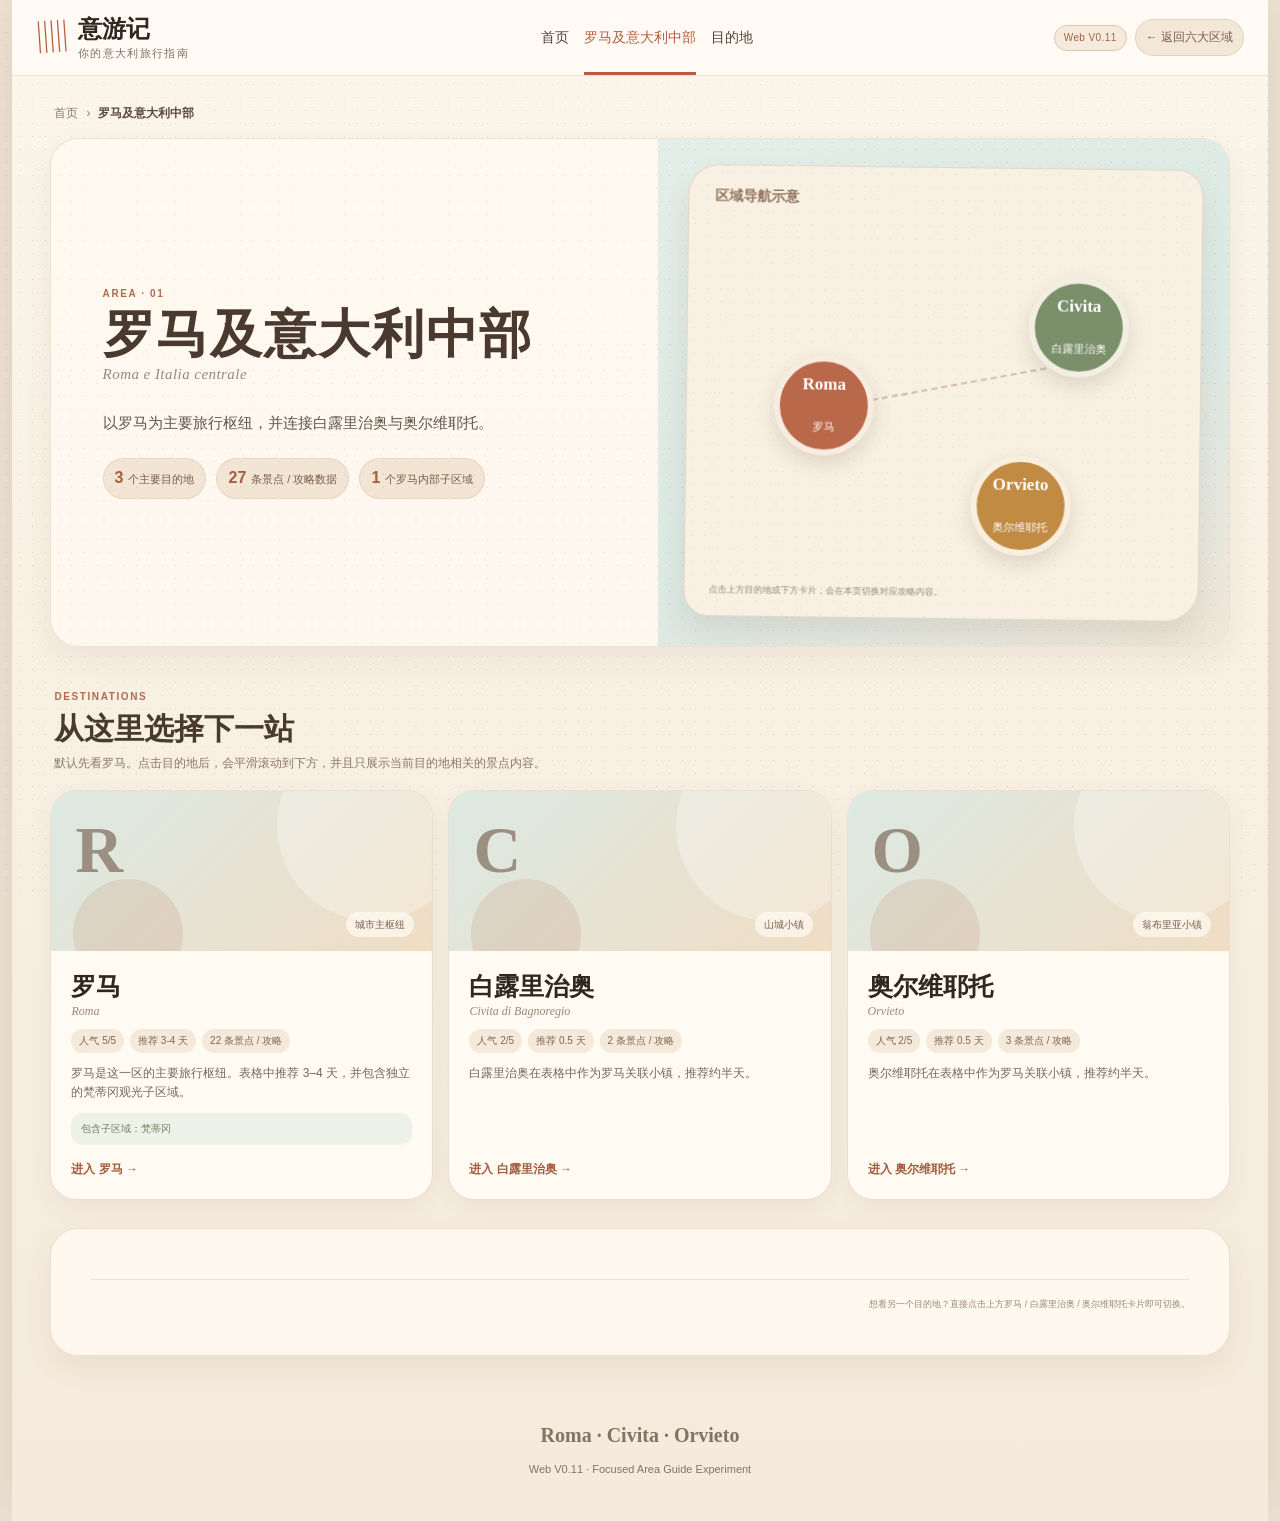
==== commit 51c9291d: "feat: switch Area page to focused single-destination browsing" ====
--- a/area.html
+++ b/area.html
@@ -4,11 +4,12 @@
   <meta charset="utf-8" />
   <meta name="viewport" content="width=device-width, initial-scale=1" />
   <meta name="description" content="意游记区域攻略：罗马及意大利中部" />
-  <meta name="app-version" content="Web V0.10.1" />
+  <meta name="app-version" content="Web V0.11" />
   <title>罗马及意大利中部｜意游记</title>
   <link rel="stylesheet" href="styles.css?v=0.10" />
   <link rel="stylesheet" href="subpages.css?v=0.10" />
   <link rel="stylesheet" href="card-interactions.css?v=0.10.1" />
+  <link rel="stylesheet" href="area-v011.css?v=0.11" />
 </head>
 <body>
   <div class="site-shell subpage-shell">
@@ -23,7 +24,7 @@
         <a href="#destinations">目的地</a>
       </nav>
       <div class="top-actions">
-        <span class="version-badge">Web V0.10.1</span>
+        <span class="version-badge">Web V0.11</span>
         <a class="soft-link" href="index.html#areas">← 返回六大区域</a>
       </div>
     </header>
@@ -45,24 +46,11 @@
           <div class="sketch-paper">
             <span class="sketch-label">区域导航示意</span>
             <div class="sketch-route"></div>
-            <a class="sketch-pin pin-rome" href="destination.html?id=D001"><b>Roma</b><small>罗马</small></a>
-            <a class="sketch-pin pin-civita" href="destination.html?id=D003"><b>Civita</b><small>白露里治奥</small></a>
-            <a class="sketch-pin pin-orvieto" href="destination.html?id=D004"><b>Orvieto</b><small>奥尔维耶托</small></a>
-            <span class="sketch-note">当前为层级导航示意；真实地图位置将在地图模块接入后替换。</span>
+            <button class="sketch-pin pin-rome" type="button" data-select-destination="D001"><b>Roma</b><small>罗马</small></button>
+            <button class="sketch-pin pin-civita" type="button" data-select-destination="D003"><b>Civita</b><small>白露里治奥</small></button>
+            <button class="sketch-pin pin-orvieto" type="button" data-select-destination="D004"><b>Orvieto</b><small>奥尔维耶托</small></button>
+            <span class="sketch-note">点击上方目的地或下方卡片，会在本页切换对应攻略内容。</span>
           </div>
-        </div>
-      </section>
-
-      <section class="area-note-row">
-        <div class="mini-note rust-note">
-          <span>这一区怎么读？</span>
-          <strong>罗马是主枢纽</strong>
-          <p>梵蒂冈作为罗马内部子区域；白露里治奥与奥尔维耶托作为关联目的地。</p>
-        </div>
-        <div class="mini-note cream-note">
-          <span>数据来源</span>
-          <strong>你的 V1.1 攻略数据库</strong>
-          <p>这里直接使用表格中的 Destination 层级、推荐天数、人气与景点数据。</p>
         </div>
       </section>
 
@@ -71,30 +59,27 @@
           <div>
             <p class="subpage-eyebrow">DESTINATIONS</p>
             <h2>从这里选择下一站</h2>
-            <p>整张目的地卡片都可以点击，进入对应城市 / 小镇的景点与攻略条目。</p>
+            <p>默认先看罗马。点击目的地后，会平滑滚动到下方，并且只展示当前目的地相关的景点内容。</p>
           </div>
         </div>
         <div id="destination-grid" class="destination-grid"></div>
       </section>
 
-      <section class="area-next paper-surface">
-        <div>
-          <p class="subpage-eyebrow">NEXT</p>
-          <h2>先把一条完整路径跑通</h2>
-          <p>V0.10 先验证 <strong>Area → Destination → Place</strong>。等罗马这一组顺了，再把同一套模板扩展到米兰、威尼斯、佛罗伦萨、那不勒斯和西西里。</p>
-        </div>
-        <a class="primary-link" href="destination.html?id=D001">先进入罗马 →</a>
+      <section id="destination-focus" class="destination-focus paper-surface" aria-live="polite">
+        <div id="focus-header" class="focus-header"></div>
+        <div id="focus-content"></div>
+        <p class="focus-switch-note">想看另一个目的地？直接点击上方罗马 / 白露里治奥 / 奥尔维耶托卡片即可切换。</p>
       </section>
     </main>
 
     <footer class="footer subpage-footer">
       <span>Roma · Civita · Orvieto</span>
-      <p>Web V0.10.1 · Area Page Prototype</p>
+      <p>Web V0.11 · Focused Area Guide Experiment</p>
     </footer>
   </div>
 
   <script src="v010-data.js?v=0.10"></script>
-  <script src="area.js?v=0.10"></script>
+  <script src="area.js?v=0.11"></script>
   <script src="card-interactions.js?v=0.10.1"></script>
 </body>
 </html>
--- a/area-v011.css
+++ b/area-v011.css
@@ -0,0 +1,143 @@
+/* Web V0.11 — Area 单页目的地聚焦浏览实验 */
+
+/* 上半部分继续沿用 V0.10 的手账语言，只把目的地卡变成页内选择器。 */
+.destination-section{padding-bottom:22px}
+.destination-switch{cursor:pointer;outline:none}
+.destination-switch::after{
+  content:"";
+  position:absolute;
+  inset:0;
+  border:2px solid transparent;
+  border-radius:26px;
+  pointer-events:none;
+  transition:border-color .18s ease,box-shadow .18s ease;
+}
+.destination-switch.is-selected{
+  transform:translateY(-3px);
+  border-color:rgba(169,95,66,.42);
+  box-shadow:0 16px 34px rgba(91,66,43,.12);
+}
+.destination-switch.is-selected::after{
+  border-color:rgba(169,95,66,.58);
+  box-shadow:inset 0 0 0 2px rgba(255,250,242,.78);
+}
+.destination-switch.is-selected .destination-card-art::after{
+  background:rgba(180,104,74,.26);
+}
+.destination-card-cta{margin-top:auto;padding-top:15px;color:#a15d40;font-weight:700;font-size:12px}
+
+/* 地图点也成为同一套页内切换入口。 */
+.sketch-pin{
+  appearance:none;
+  -webkit-appearance:none;
+  font:inherit;
+  cursor:pointer;
+  padding:0;
+}
+.sketch-pin.is-selected{
+  box-shadow:0 0 0 5px rgba(255,250,240,.9),0 10px 24px rgba(85,58,40,.22);
+  transform:translateY(-3px);
+}
+
+/* 单目的地内容区：同一时间只展示一个城市 / 小镇。 */
+.destination-focus{
+  margin-top:6px;
+  padding:30px clamp(24px,3vw,42px) 34px;
+  scroll-margin-top:92px;
+  overflow:hidden;
+}
+.focus-header{
+  display:flex;
+  justify-content:space-between;
+  align-items:flex-end;
+  gap:28px;
+  padding-bottom:20px;
+  border-bottom:1px solid rgba(151,118,84,.16);
+}
+.focus-heading-row{display:flex;align-items:baseline;gap:12px;flex-wrap:wrap}
+.focus-heading-row h2{margin:0;font:700 34px "STKaiti","KaiTi",serif;color:#493a2f}
+.focus-heading-row em{color:#9c8877;font:italic 14px Georgia,serif}
+.focus-intro{max-width:720px;margin:7px 0 0;color:#77685a;font-size:12px;line-height:1.7}
+.focus-meta{display:flex;gap:7px;flex-wrap:wrap;justify-content:flex-end}
+.focus-meta span{padding:6px 9px;border-radius:999px;background:#f2e6d7;color:#7d654f;font-size:10px;white-space:nowrap}
+.focus-meta b{color:#a15d40}
+
+.focus-block{padding-top:22px}
+.focus-block-heading{display:flex;align-items:end;justify-content:space-between;gap:18px;margin-bottom:12px}
+.focus-block-heading h3{margin:0;font:700 22px "STKaiti","KaiTi",serif;color:#4c3c31}
+.focus-block-heading p{margin:2px 0 0;color:#927f6e;font-size:10px}
+
+.focus-place-grid{
+  display:grid;
+  grid-template-columns:repeat(auto-fit,minmax(168px,1fr));
+  gap:10px;
+}
+.focus-place-card{
+  min-width:0;
+  border:1px solid rgba(151,118,84,.18);
+  border-radius:17px;
+  background:#fffaf3;
+  overflow:hidden;
+  box-shadow:0 6px 15px rgba(91,66,43,.04);
+}
+.focus-place-visual{
+  position:relative;
+  height:82px;
+  display:flex;
+  align-items:center;
+  justify-content:center;
+  background:linear-gradient(145deg,#eadbc8,#e1ebe4);
+  overflow:hidden;
+}
+.focus-place-visual::before,
+.focus-place-visual::after{content:"";position:absolute;border-radius:50%;background:rgba(255,250,242,.42)}
+.focus-place-visual::before{width:88px;height:88px;right:-25px;top:-32px}
+.focus-place-visual::after{width:58px;height:58px;left:-18px;bottom:-22px}
+.focus-place-icon{position:relative;z-index:1;display:grid;place-items:center;width:38px;height:38px;border-radius:50%;background:rgba(255,250,242,.82);font-size:19px;color:#765f4c}
+.focus-place-body{padding:11px 12px 12px}
+.focus-place-body h4{margin:0;font:700 16px/1.35 "STKaiti","KaiTi",serif;color:#4c3d32}
+.focus-place-body .original{margin:1px 0 7px;color:#9f8977;font:italic 9px Georgia,serif;white-space:nowrap;overflow:hidden;text-overflow:ellipsis}
+.focus-place-tags{display:flex;gap:4px;flex-wrap:wrap}
+.focus-place-tags span{padding:3px 6px;border-radius:999px;background:#f2e7d9;color:#826d5c;font-size:8px}
+
+/* 罗马内部的梵蒂冈，只作为轻量补充，不再形成新的页面层级。 */
+.focus-subarea{
+  margin-top:18px;
+  display:grid;
+  grid-template-columns:minmax(180px,.55fr) minmax(0,1.45fr);
+  gap:16px;
+  align-items:center;
+  padding:16px 18px;
+  border-radius:18px;
+  background:#eef1e8;
+  border:1px solid rgba(112,130,96,.15);
+}
+.focus-subarea-copy small{display:block;color:#7e8d71;font-size:9px;letter-spacing:.1em}
+.focus-subarea-copy strong{display:block;margin:2px 0 5px;font:700 20px "STKaiti","KaiTi",serif;color:#4e5846}
+.focus-subarea-copy p{margin:0;color:#73806b;font-size:10px;line-height:1.55}
+.focus-subarea-places{display:flex;gap:8px;flex-wrap:wrap;justify-content:flex-end}
+.focus-subarea-place{padding:8px 10px;border-radius:13px;background:rgba(255,250,242,.82);border:1px solid rgba(115,132,99,.13);font-size:10px;color:#5d654f}
+.focus-subarea-place b{display:block;font:700 14px "STKaiti","KaiTi",serif;color:#4d5545}
+
+.focus-more{margin-top:18px;border-top:1px dashed rgba(151,118,84,.22);padding-top:14px}
+.focus-more summary{cursor:pointer;color:#9f6044;font-weight:700;font-size:11px;list-style:none;display:inline-flex;align-items:center;gap:6px}
+.focus-more summary::-webkit-details-marker{display:none}
+.focus-more summary::after{content:"↓";transition:transform .16s ease}
+.focus-more[open] summary::after{transform:rotate(180deg)}
+.focus-more .focus-place-grid{margin-top:12px}
+.focus-empty{padding:26px;text-align:center;border-radius:16px;background:#f6ebdc;color:#8d7867;font-size:11px}
+
+.focus-switch-note{margin-top:18px;color:#9a8878;font-size:9px;text-align:right}
+
+@media(max-width:980px){
+  .focus-header{align-items:flex-start;flex-direction:column}.focus-meta{justify-content:flex-start}
+  .focus-subarea{grid-template-columns:1fr}.focus-subarea-places{justify-content:flex-start}
+}
+@media(max-width:720px){
+  .destination-focus{padding:24px 18px 28px}
+  .focus-heading-row h2{font-size:29px}
+  .focus-place-grid{grid-template-columns:repeat(2,minmax(0,1fr))}
+}
+@media(max-width:460px){.focus-place-grid{grid-template-columns:1fr}}
+
+@media(prefers-reduced-motion:reduce){.destination-switch,.destination-switch::after,.sketch-pin,.focus-more summary::after{transition:none!important}}
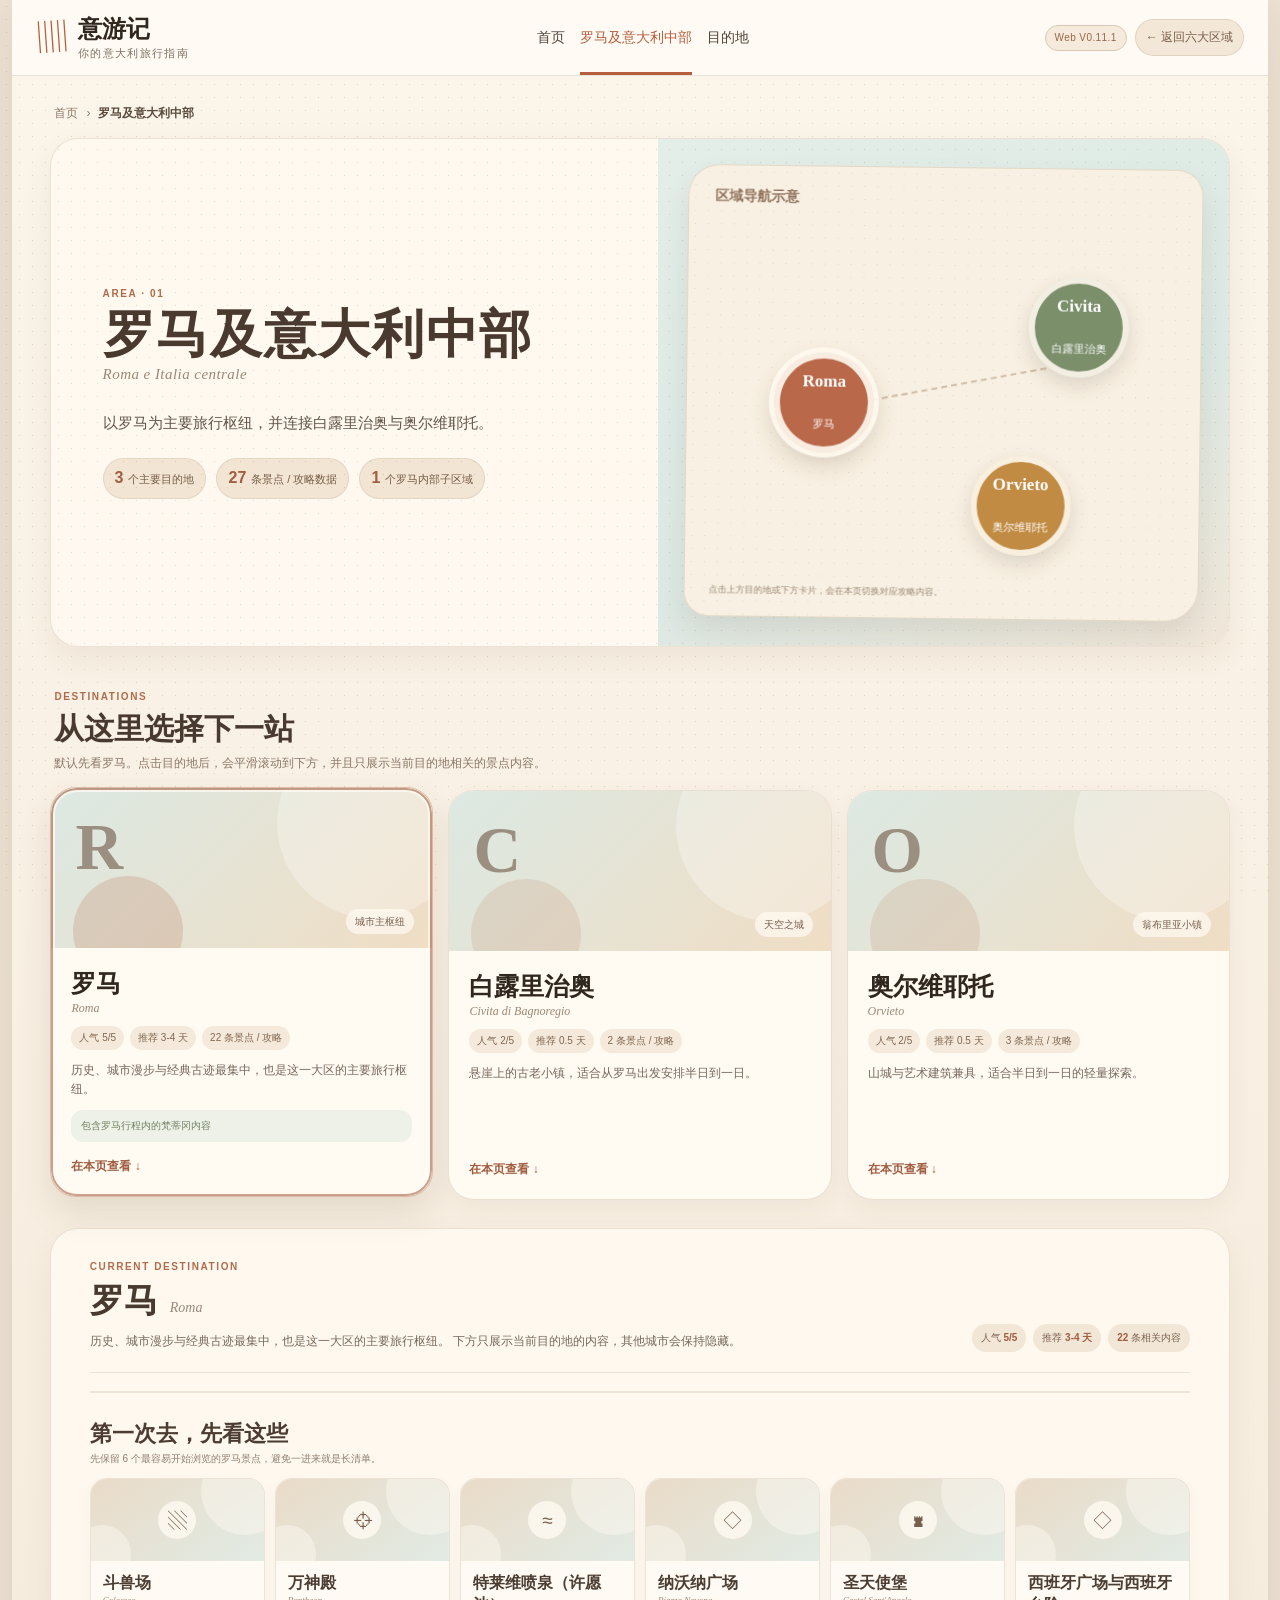
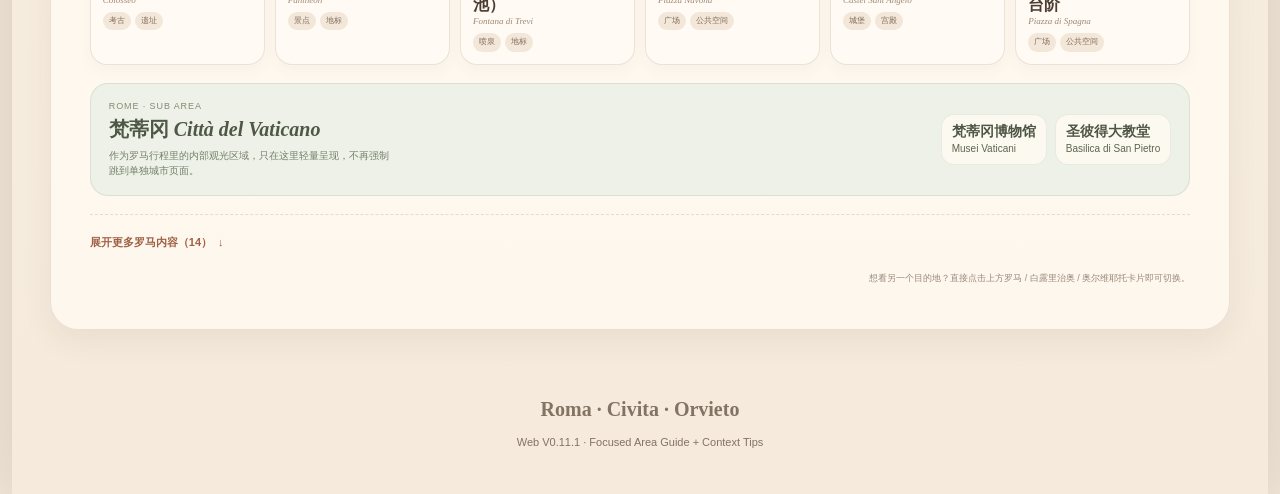
==== commit c3edce3d: "ui: add destination tip bar to Area guide" ====
--- a/area.html
+++ b/area.html
@@ -4,12 +4,13 @@
   <meta charset="utf-8" />
   <meta name="viewport" content="width=device-width, initial-scale=1" />
   <meta name="description" content="意游记区域攻略：罗马及意大利中部" />
-  <meta name="app-version" content="Web V0.11" />
+  <meta name="app-version" content="Web V0.11.1" />
   <title>罗马及意大利中部｜意游记</title>
   <link rel="stylesheet" href="styles.css?v=0.10" />
   <link rel="stylesheet" href="subpages.css?v=0.10" />
   <link rel="stylesheet" href="card-interactions.css?v=0.10.1" />
   <link rel="stylesheet" href="area-v011.css?v=0.11" />
+  <link rel="stylesheet" href="area-v0111.css?v=0.11.1" />
 </head>
 <body>
   <div class="site-shell subpage-shell">
@@ -24,7 +25,7 @@
         <a href="#destinations">目的地</a>
       </nav>
       <div class="top-actions">
-        <span class="version-badge">Web V0.11</span>
+        <span class="version-badge">Web V0.11.1</span>
         <a class="soft-link" href="index.html#areas">← 返回六大区域</a>
       </div>
     </header>
@@ -67,6 +68,7 @@
 
       <section id="destination-focus" class="destination-focus paper-surface" aria-live="polite">
         <div id="focus-header" class="focus-header"></div>
+        <div id="focus-hints" class="focus-hints" aria-label="当前目的地旅行提示"></div>
         <div id="focus-content"></div>
         <p class="focus-switch-note">想看另一个目的地？直接点击上方罗马 / 白露里治奥 / 奥尔维耶托卡片即可切换。</p>
       </section>
@@ -74,12 +76,12 @@
 
     <footer class="footer subpage-footer">
       <span>Roma · Civita · Orvieto</span>
-      <p>Web V0.11 · Focused Area Guide Experiment</p>
+      <p>Web V0.11.1 · Focused Area Guide + Context Tips</p>
     </footer>
   </div>
 
   <script src="v010-data.js?v=0.10"></script>
-  <script src="area.js?v=0.11"></script>
+  <script src="area.js?v=0.11.1"></script>
   <script src="card-interactions.js?v=0.10.1"></script>
 </body>
 </html>
--- a/area-v0111.css
+++ b/area-v0111.css
@@ -0,0 +1,86 @@
+/* Web V0.11.1 — 当前目的地提示信息栏 */
+
+.focus-hints{
+  display:grid;
+  grid-template-columns:repeat(4,minmax(0,1fr));
+  margin:18px 0 2px;
+  border:1px solid rgba(151,118,84,.16);
+  border-radius:19px;
+  background:linear-gradient(180deg,rgba(250,244,234,.84),rgba(246,237,224,.72));
+  box-shadow:0 6px 16px rgba(91,66,43,.035);
+  overflow:hidden;
+}
+.focus-hint{
+  position:relative;
+  min-width:0;
+  display:grid;
+  grid-template-columns:38px minmax(0,1fr);
+  gap:10px;
+  align-items:start;
+  padding:14px 16px;
+}
+.focus-hint:not(:last-child)::after{
+  content:"";
+  position:absolute;
+  top:13px;
+  right:0;
+  bottom:13px;
+  width:1px;
+  background:rgba(151,118,84,.14);
+}
+.focus-hint-icon{
+  display:grid;
+  place-items:center;
+  width:34px;
+  height:34px;
+  border-radius:12px;
+  background:rgba(255,250,242,.86);
+  border:1px solid rgba(151,118,84,.14);
+  color:#9d654b;
+  font-size:17px;
+  box-shadow:0 3px 9px rgba(91,66,43,.035);
+}
+.focus-hint-copy strong{
+  display:block;
+  margin:1px 0 3px;
+  color:#564539;
+  font:700 14px "STKaiti","KaiTi",serif;
+}
+.focus-hint-copy p{
+  margin:0;
+  color:#837162;
+  font-size:9px;
+  line-height:1.55;
+}
+.focus-hint-copy .hint-chips{
+  display:flex;
+  flex-wrap:wrap;
+  gap:4px;
+  margin-top:6px;
+}
+.focus-hint-copy .hint-chips span{
+  padding:3px 6px;
+  border-radius:999px;
+  background:rgba(255,250,242,.72);
+  border:1px solid rgba(151,118,84,.12);
+  color:#876e59;
+  font-size:8px;
+}
+
+/* 提示栏与景点区之间留出清楚但克制的层级。 */
+.focus-hints + .focus-content-wrap,
+.focus-hints + #focus-content{
+  margin-top:4px;
+}
+
+@media(max-width:1040px){
+  .focus-hints{grid-template-columns:repeat(2,minmax(0,1fr))}
+  .focus-hint:nth-child(2)::after{display:none}
+  .focus-hint:nth-child(-n+2){border-bottom:1px solid rgba(151,118,84,.12)}
+}
+@media(max-width:640px){
+  .focus-hints{grid-template-columns:1fr}
+  .focus-hint{padding:13px 14px}
+  .focus-hint:not(:last-child)::after{display:none}
+  .focus-hint:not(:last-child){border-bottom:1px solid rgba(151,118,84,.12)}
+}
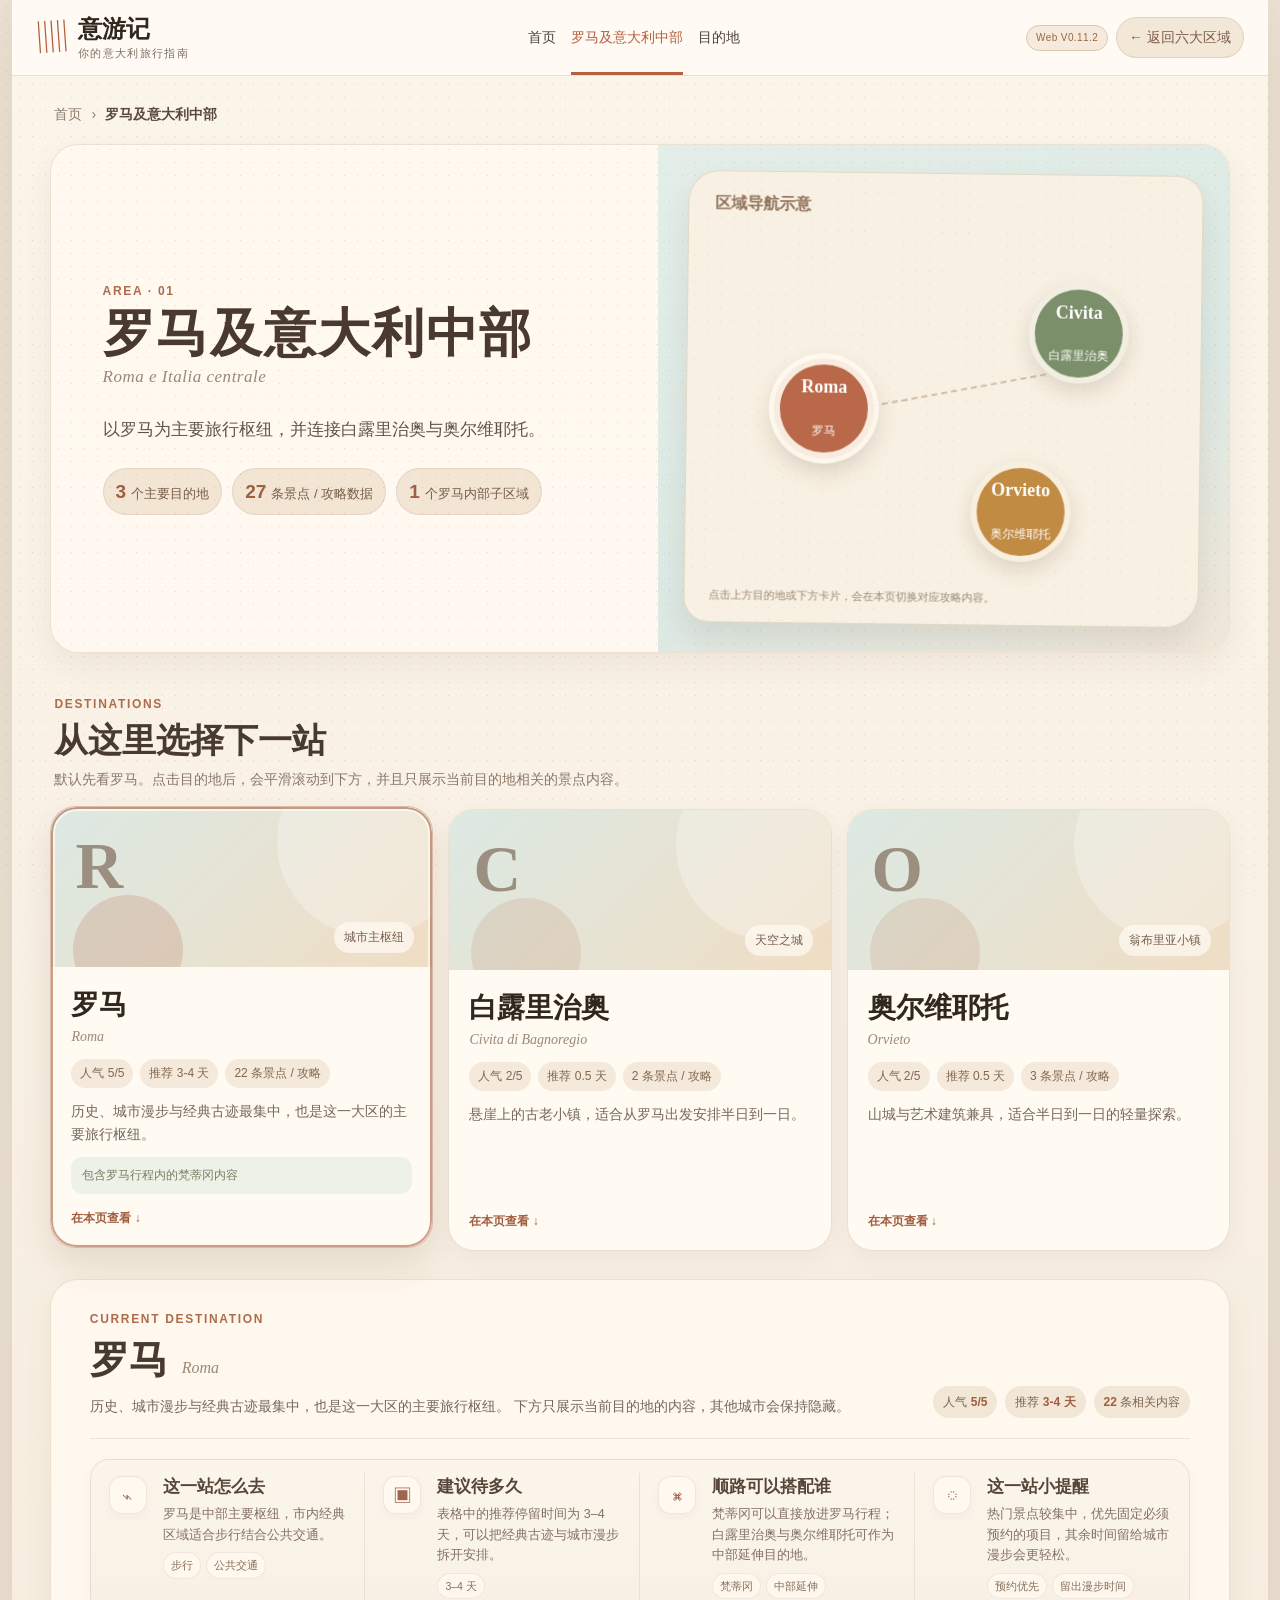
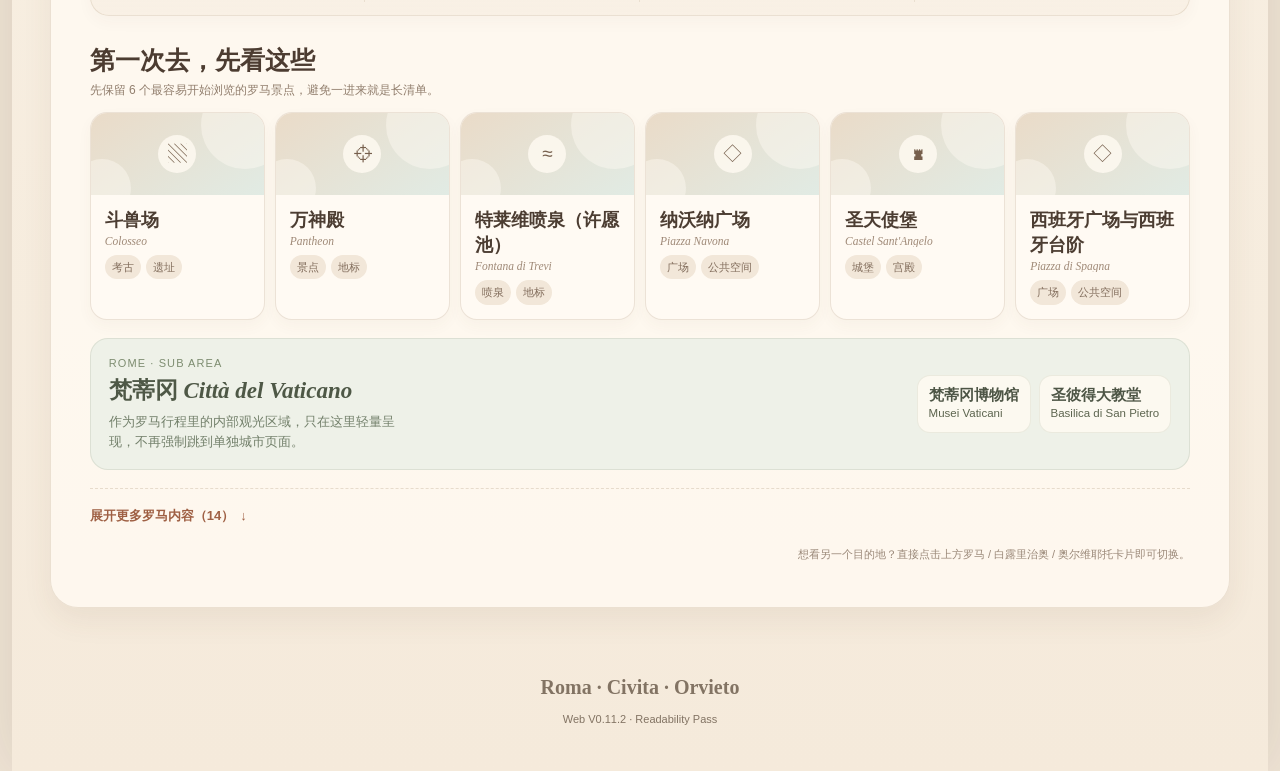
==== commit d999234a: "ui: bump Area page to Web V0.11.2" ====
--- a/area.html
+++ b/area.html
@@ -4,13 +4,14 @@
   <meta charset="utf-8" />
   <meta name="viewport" content="width=device-width, initial-scale=1" />
   <meta name="description" content="意游记区域攻略：罗马及意大利中部" />
-  <meta name="app-version" content="Web V0.11.1" />
+  <meta name="app-version" content="Web V0.11.2" />
   <title>罗马及意大利中部｜意游记</title>
   <link rel="stylesheet" href="styles.css?v=0.10" />
   <link rel="stylesheet" href="subpages.css?v=0.10" />
   <link rel="stylesheet" href="card-interactions.css?v=0.10.1" />
   <link rel="stylesheet" href="area-v011.css?v=0.11" />
   <link rel="stylesheet" href="area-v0111.css?v=0.11.1" />
+  <link rel="stylesheet" href="area-v0112.css?v=0.11.2" />
 </head>
 <body>
   <div class="site-shell subpage-shell">
@@ -25,7 +26,7 @@
         <a href="#destinations">目的地</a>
       </nav>
       <div class="top-actions">
-        <span class="version-badge">Web V0.11.1</span>
+        <span class="version-badge">Web V0.11.2</span>
         <a class="soft-link" href="index.html#areas">← 返回六大区域</a>
       </div>
     </header>
@@ -76,7 +77,7 @@
 
     <footer class="footer subpage-footer">
       <span>Roma · Civita · Orvieto</span>
-      <p>Web V0.11.1 · Focused Area Guide + Context Tips</p>
+      <p>Web V0.11.2 · Readability Pass</p>
     </footer>
   </div>
 
--- a/area-v0112.css
+++ b/area-v0112.css
@@ -0,0 +1,88 @@
+/* Web V0.11.2 — Area 子页面统一放大字号 / 可读性增强 */
+
+/* 顶部与辅助导航 */
+.subpage-shell .soft-link{font-size:14px;padding:9px 12px}
+.subpage-shell .breadcrumb{font-size:14px;gap:9px;margin-bottom:18px}
+.subpage-shell .subpage-eyebrow{font-size:12px;letter-spacing:.14em}
+
+/* Area Hero */
+.subpage-shell .original-name{font-size:17px;margin-top:4px;margin-bottom:16px}
+.subpage-shell .lead-copy{font-size:17px;line-height:1.8}
+.subpage-shell .stat-chip{font-size:13px;padding:8px 12px}
+.subpage-shell .stat-chip b{font-size:19px}
+.subpage-shell .sketch-label{font-size:16px}
+.subpage-shell .sketch-pin b{font-size:18px}
+.subpage-shell .sketch-pin small{font-size:12px;margin-top:-2px}
+.subpage-shell .sketch-note{font-size:11px;line-height:1.55;max-width:300px}
+
+/* Destination 选择区 */
+.subpage-shell .subpage-section-heading h2{font-size:34px}
+.subpage-shell .subpage-section-heading p:not(.subpage-eyebrow){font-size:14px;line-height:1.65}
+.subpage-shell .destination-card .art-label{font-size:12px;padding:6px 10px}
+.subpage-shell .destination-card h3{font-size:28px}
+.subpage-shell .destination-card .dest-original{font-size:14px;margin-bottom:11px}
+.subpage-shell .dest-metrics{gap:7px;margin-bottom:12px}
+.subpage-shell .dest-metrics span{font-size:12px;padding:5px 9px}
+.subpage-shell .destination-card p{font-size:14px;line-height:1.65}
+.subpage-shell .dest-child-note{font-size:12px!important;line-height:1.55!important;padding:9px 11px}
+.subpage-shell .destination-card-cta{font-size:13px;padding-top:16px}
+
+/* 当前目的地标题与概览 */
+.subpage-shell .focus-heading-row{gap:14px}
+.subpage-shell .focus-heading-row h2{font-size:39px}
+.subpage-shell .focus-heading-row em{font-size:16px}
+.subpage-shell .focus-intro{font-size:14px;line-height:1.75;max-width:820px}
+.subpage-shell .focus-meta{gap:8px}
+.subpage-shell .focus-meta span{font-size:12px;padding:7px 10px}
+
+/* 目的地提示信息栏 */
+.subpage-shell .focus-hints{margin-top:20px}
+.subpage-shell .focus-hint{grid-template-columns:42px minmax(0,1fr);gap:12px;padding:16px 18px}
+.subpage-shell .focus-hint-icon{width:38px;height:38px;border-radius:13px;font-size:19px}
+.subpage-shell .focus-hint-copy strong{font-size:17px;margin:0 0 5px;line-height:1.35}
+.subpage-shell .focus-hint-copy p{font-size:12.5px;line-height:1.65}
+.subpage-shell .focus-hint-copy .hint-chips{gap:5px;margin-top:7px}
+.subpage-shell .focus-hint-copy .hint-chips span{font-size:10.5px;padding:4px 7px}
+
+/* 景点内容区 */
+.subpage-shell .focus-block{padding-top:24px}
+.subpage-shell .focus-block-heading h3{font-size:25px}
+.subpage-shell .focus-block-heading p{font-size:12px;line-height:1.55;margin-top:4px}
+.subpage-shell .focus-place-body{padding:13px 14px 14px}
+.subpage-shell .focus-place-body h4{font-size:18px;line-height:1.4}
+.subpage-shell .focus-place-body .original{font-size:11.5px;margin:2px 0 8px}
+.subpage-shell .focus-place-tags{gap:5px}
+.subpage-shell .focus-place-tags span{font-size:10.5px;padding:4px 7px}
+
+/* 梵蒂冈轻量子区域 */
+.subpage-shell .focus-subarea-copy small{font-size:11px}
+.subpage-shell .focus-subarea-copy strong{font-size:23px;margin:3px 0 6px}
+.subpage-shell .focus-subarea-copy p{font-size:12.5px;line-height:1.65}
+.subpage-shell .focus-subarea-place{font-size:11.5px;padding:9px 11px}
+.subpage-shell .focus-subarea-place b{font-size:15px;line-height:1.35}
+
+/* 展开更多与页尾提示 */
+.subpage-shell .focus-more summary{font-size:13px}
+.subpage-shell .focus-switch-note{font-size:11px;line-height:1.5}
+.subpage-shell .subpage-footer{font-size:13px}
+
+@media(max-width:1040px){
+  .subpage-shell .focus-hint{padding:15px 16px}
+}
+
+@media(max-width:720px){
+  .subpage-shell .subpage-section-heading h2{font-size:31px}
+  .subpage-shell .focus-heading-row h2{font-size:34px}
+  .subpage-shell .lead-copy{font-size:16px}
+  .subpage-shell .destination-card h3{font-size:26px}
+  .subpage-shell .destination-card p{font-size:13px}
+  .subpage-shell .focus-hint-copy strong{font-size:16px}
+  .subpage-shell .focus-hint-copy p{font-size:12px}
+}
+
+@media(max-width:520px){
+  .subpage-shell .breadcrumb{font-size:13px}
+  .subpage-shell .subpage-eyebrow{font-size:11px}
+  .subpage-shell .sketch-note{font-size:10.5px}
+  .subpage-shell .focus-place-body h4{font-size:17px}
+}
